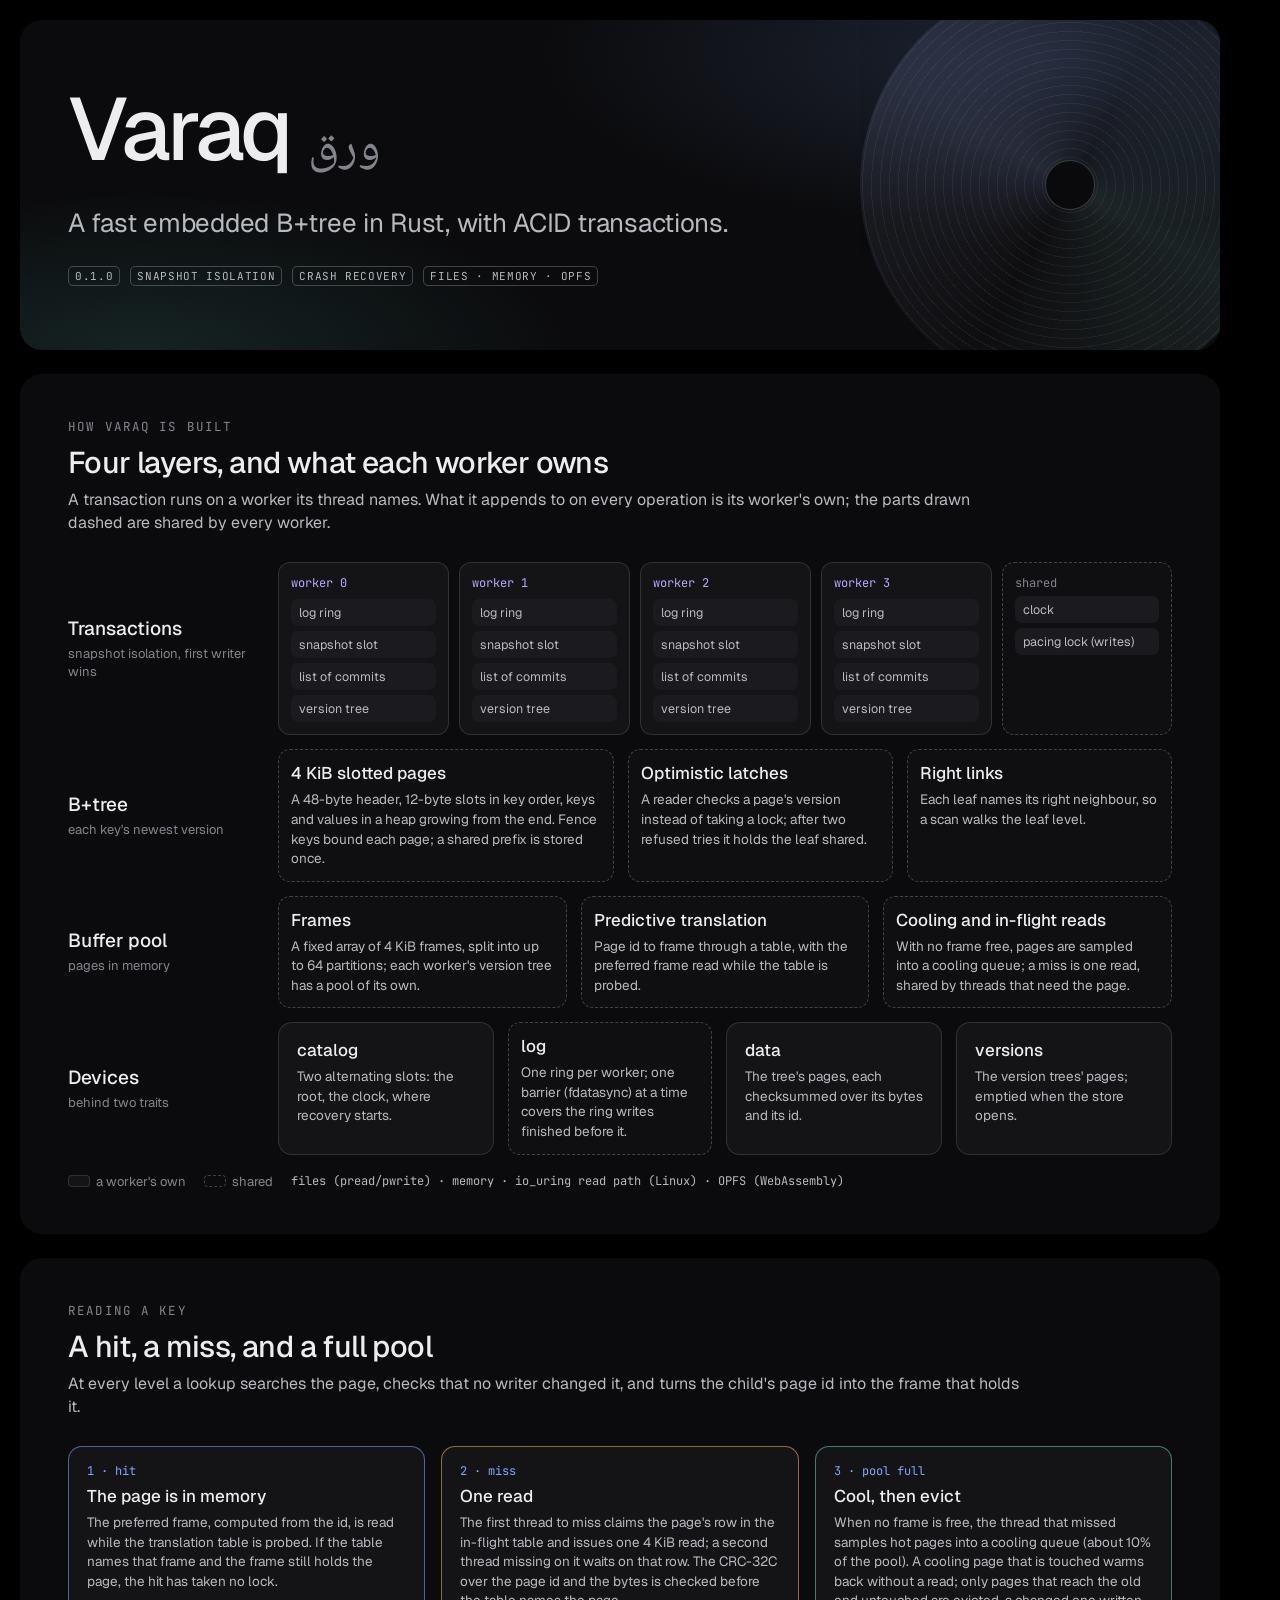
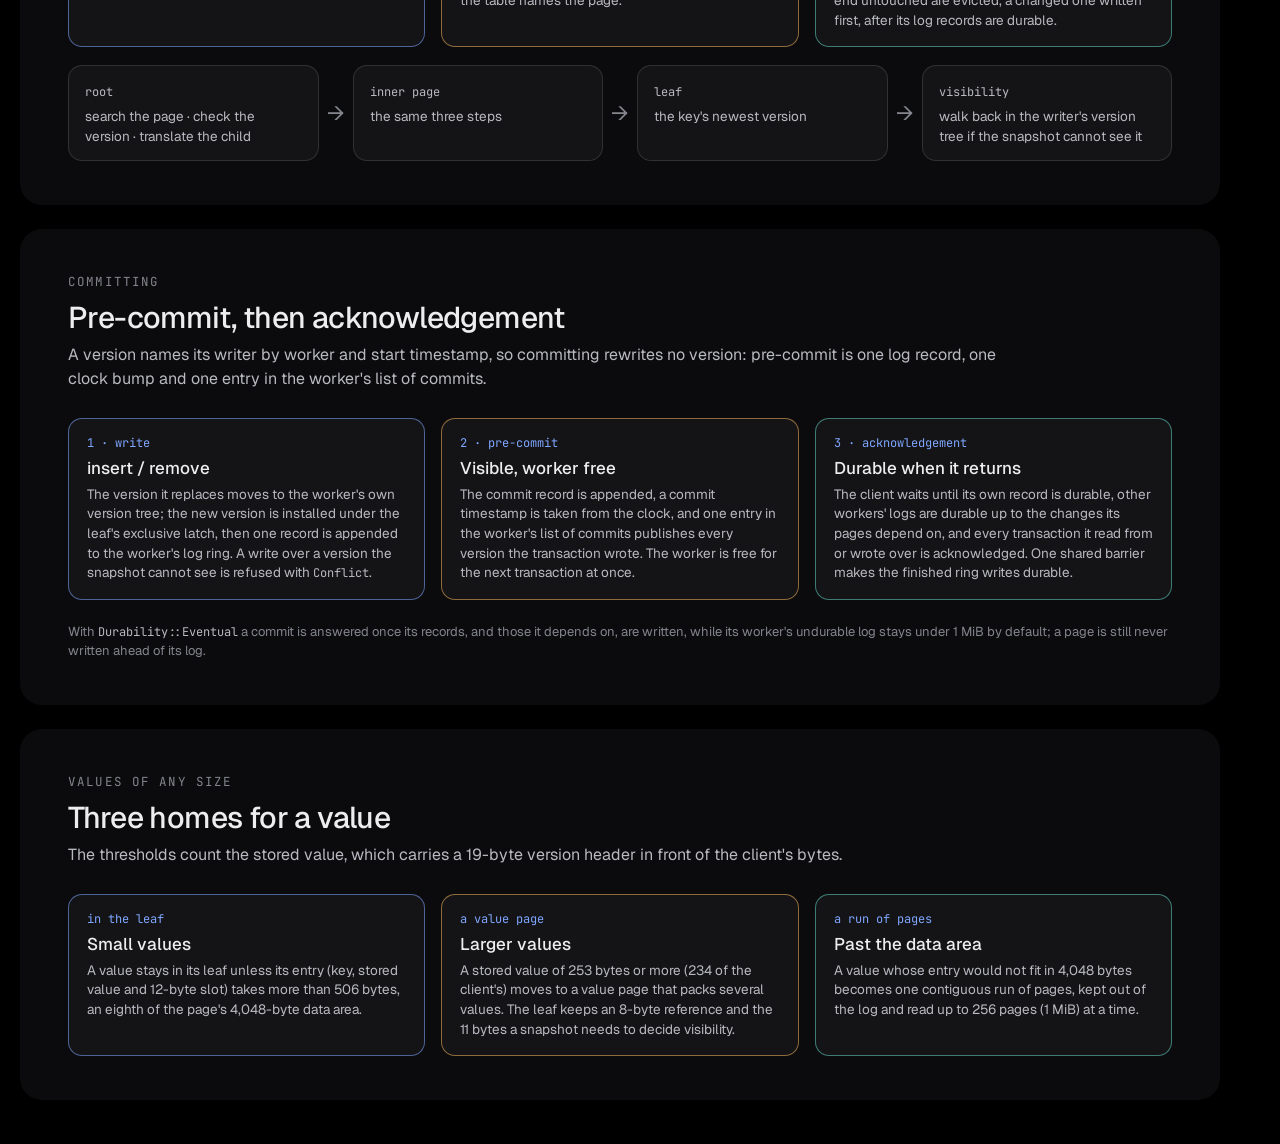
==== docs/figures/figures.html @ 2657a398 "README: what Varaq does, checked against the code, with five figures - Every statement is drawn from" ====
<!doctype html>
<!-- The README's figures. Each <section> is screenshotted to docs/images/<id>.png at 2x
     (docs/figures/render.js). Every statement drawn here is checked against the code in crates/varaq. -->
<html lang="en"><head><meta charset="utf-8">
<link href="https://fonts.googleapis.com/css2?family=Geist:wght@400;500;600&family=JetBrains+Mono:wght@400;500&family=Noto+Naskh+Arabic:wght@500&display=swap" rel="stylesheet">
<style>
:root{--bg:#0B0B0D;--card:#141417;--card2:#1B1B1F;--line:rgba(255,255,255,.12);--line2:rgba(255,255,255,.22);--fg:#EDEDEF;--fg2:#B9BAC0;--mute:#83858D;
  --lav:#B7A8FF;--blue:#7FA7FF;--teal:#5FD3C4;--amber:#F2B45A;--grad:linear-gradient(95deg,#E6DEFF 0%,#B7C2FF 45%,#A4E8E1 100%)}
*{box-sizing:border-box;margin:0;padding:0}
body{background:#000;font-family:Geist,system-ui,sans-serif;color:var(--fg);padding:20px}
section{width:1200px;background:var(--bg);border-radius:22px;padding:44px 48px;margin-bottom:24px;position:relative;overflow:hidden}
.k{font-family:"JetBrains Mono",monospace;font-size:12.5px;letter-spacing:.09em;text-transform:uppercase;color:var(--mute)}
h2{font-weight:500;font-size:30px;letter-spacing:-.02em;margin:8px 0 6px}
.sub{color:var(--fg2);font-size:16px;margin-bottom:28px;max-width:960px;line-height:1.45}
.g{background:var(--grad);-webkit-background-clip:text;background-clip:text;color:transparent}
.box{background:var(--card);border:1px solid var(--line);border-radius:14px;padding:16px 18px}
.box h3{font-weight:500;font-size:17px;margin-bottom:6px}
.box p{color:var(--fg2);font-size:13.5px;line-height:1.45}
.m{font-family:"JetBrains Mono",monospace;font-size:12px;color:var(--fg2)}
.tag{display:inline-block;font-family:"JetBrains Mono",monospace;font-size:11px;letter-spacing:.06em;text-transform:uppercase;border:1px solid var(--line2);border-radius:5px;padding:2px 6px;color:var(--fg2)}
.tag.sh{border-style:dashed}
.row{display:flex;gap:14px}
.arrow{color:var(--mute);font-size:22px;display:flex;align-items:center;justify-content:center}
.note{color:var(--mute);font-size:13px;margin-top:22px;line-height:1.5}

/* banner */
#banner{height:330px;display:flex;flex-direction:column;justify-content:center;background:radial-gradient(70% 90% at 85% 10%,rgba(127,167,255,.16),transparent 60%),radial-gradient(60% 80% at 10% 100%,rgba(95,211,196,.12),transparent 60%),var(--bg)}
#banner .name{display:flex;align-items:baseline;gap:18px}
#banner .name b{font-weight:500;font-size:88px;letter-spacing:-.045em;line-height:1}
#banner .name i{font-style:normal;font-family:"Noto Naskh Arabic",serif;font-size:48px;color:var(--mute)}
#banner .t{font-size:26px;color:var(--fg2);margin-top:16px;letter-spacing:-.01em}
#banner .meta{margin-top:26px;display:flex;gap:10px}
#banner .disc{position:absolute;right:-60px;top:50%;transform:translateY(-50%);width:420px;height:420px;border-radius:50%;
  background:repeating-radial-gradient(circle at 50% 50%,rgba(255,255,255,.06) 0 1px,transparent 1px 9px),conic-gradient(from 210deg,rgba(255,255,255,.02),rgba(183,194,255,.14),rgba(255,255,255,.02),rgba(164,232,225,.12),rgba(255,255,255,.02));opacity:.9}
#banner .disc::after{content:"";position:absolute;inset:44%;border-radius:50%;background:var(--bg);border:1px solid var(--line2)}

/* layers */
.layer{display:grid;grid-template-columns:190px 1fr;gap:20px;align-items:stretch;margin-bottom:14px}
.layer .lname{display:flex;flex-direction:column;justify-content:center}
.layer .lname b{font-weight:500;font-size:19px}
.layer .lname span{color:var(--mute);font-size:13px;margin-top:4px;line-height:1.4}
.workers{display:grid;grid-template-columns:repeat(4,1fr) 170px;gap:10px}
.wk{background:var(--card);border:1px solid var(--line);border-radius:12px;padding:12px}
.wk .wn{font-family:"JetBrains Mono",monospace;font-size:12px;color:var(--lav);margin-bottom:8px}
.wk .p{font-size:12.5px;color:var(--fg2);padding:5px 8px;border-radius:7px;background:var(--card2);margin-top:5px}
.shared{border:1px dashed var(--line2);border-radius:12px;padding:12px;background:rgba(255,255,255,.02)}
.shared .p{font-size:12.5px;color:var(--fg2);padding:5px 8px;border-radius:7px;background:var(--card2);margin-top:5px}
.legend{display:flex;gap:18px;margin-top:6px;color:var(--mute);font-size:13px}
.legend i{display:inline-block;width:22px;height:12px;border-radius:4px;vertical-align:-1px;margin-right:6px}

/* read path */
.steps{display:grid;grid-template-columns:repeat(3,1fr);gap:16px}
.step .n{font-family:"JetBrains Mono",monospace;font-size:12px;color:var(--blue);margin-bottom:6px}
.lane{display:grid;grid-template-columns:1fr 34px 1fr 34px 1fr 34px 1fr;align-items:stretch;margin-top:18px}
.lane .box{padding:14px 16px}
.hot{border-color:rgba(127,167,255,.55)}
.warm{border-color:rgba(242,180,90,.55)}
.ok{border-color:rgba(95,211,196,.55)}
</style></head><body>

<section id="banner">
  <div class="disc"></div>
  <div class="name"><b>Varaq</b><i lang="ar">ورق</i></div>
  <div class="t">A fast embedded B+tree in Rust, with ACID transactions.</div>
  <div class="meta"><span class="tag">0.1.0</span><span class="tag">snapshot isolation</span><span class="tag">crash recovery</span><span class="tag">files · memory · OPFS</span></div>
</section>

<section id="layers">
  <div class="k">How Varaq is built</div>
  <h2>Four layers, and what each worker owns</h2>
  <p class="sub">A transaction runs on a worker its thread names. What it appends to on every operation is its worker's own; the parts drawn dashed are shared by every worker.</p>

  <div class="layer">
    <div class="lname"><b>Transactions</b><span>snapshot isolation, first writer wins</span></div>
    <div class="workers">
      <div class="wk"><div class="wn">worker 0</div><div class="p">log ring</div><div class="p">snapshot slot</div><div class="p">list of commits</div><div class="p">version tree</div></div>
      <div class="wk"><div class="wn">worker 1</div><div class="p">log ring</div><div class="p">snapshot slot</div><div class="p">list of commits</div><div class="p">version tree</div></div>
      <div class="wk"><div class="wn">worker 2</div><div class="p">log ring</div><div class="p">snapshot slot</div><div class="p">list of commits</div><div class="p">version tree</div></div>
      <div class="wk"><div class="wn">worker 3</div><div class="p">log ring</div><div class="p">snapshot slot</div><div class="p">list of commits</div><div class="p">version tree</div></div>
      <div class="shared"><div class="wn m" style="color:var(--mute)">shared</div><div class="p">clock</div><div class="p">pacing lock (writes)</div></div>
    </div>
  </div>

  <div class="layer">
    <div class="lname"><b>B+tree</b><span>each key's newest version</span></div>
    <div class="row">
      <div class="box shared" style="flex:1.3"><h3>4 KiB slotted pages</h3><p>A 48-byte header, 12-byte slots in key order, keys and values in a heap growing from the end. Fence keys bound each page; a shared prefix is stored once.</p></div>
      <div class="box shared" style="flex:1"><h3>Optimistic latches</h3><p>A reader checks a page's version instead of taking a lock; after two refused tries it holds the leaf shared.</p></div>
      <div class="box shared" style="flex:1"><h3>Right links</h3><p>Each leaf names its right neighbour, so a scan walks the leaf level.</p></div>
    </div>
  </div>

  <div class="layer">
    <div class="lname"><b>Buffer pool</b><span>pages in memory</span></div>
    <div class="row">
      <div class="box shared" style="flex:1"><h3>Frames</h3><p>A fixed array of 4 KiB frames, split into up to 64 partitions; each worker's version tree has a pool of its own.</p></div>
      <div class="box shared" style="flex:1"><h3>Predictive translation</h3><p>Page id to frame through a table, with the preferred frame read while the table is probed.</p></div>
      <div class="box shared" style="flex:1"><h3>Cooling and in-flight reads</h3><p>With no frame free, pages are sampled into a cooling queue; a miss is one read, shared by threads that need the page.</p></div>
    </div>
  </div>

  <div class="layer" style="margin-bottom:0">
    <div class="lname"><b>Devices</b><span>behind two traits</span></div>
    <div class="row">
      <div class="box" style="flex:1"><h3>catalog</h3><p>Two alternating slots: the root, the clock, where recovery starts.</p></div>
      <div class="box shared" style="flex:1"><h3>log</h3><p>One ring per worker; one barrier (fdatasync) at a time covers the ring writes finished before it.</p></div>
      <div class="box" style="flex:1"><h3>data</h3><p>The tree's pages, each checksummed over its bytes and its id.</p></div>
      <div class="box" style="flex:1"><h3>versions</h3><p>The version trees' pages; emptied when the store opens.</p></div>
    </div>
  </div>
  <div class="legend" style="margin-top:18px"><span><i style="background:var(--card);border:1px solid var(--line)"></i>a worker's own</span><span><i style="border:1px dashed var(--line2)"></i>shared</span><span class="m">files (pread/pwrite) · memory · io_uring read path (Linux) · OPFS (WebAssembly)</span></div>
</section>

<section id="read">
  <div class="k">Reading a key</div>
  <h2>A hit, a miss, and a full pool</h2>
  <p class="sub">At every level a lookup searches the page, checks that no writer changed it, and turns the child's page id into the frame that holds it.</p>
  <div class="steps">
    <div class="box hot step"><div class="n">1 · hit</div><h3>The page is in memory</h3><p>The preferred frame, computed from the id, is read while the translation table is probed. If the table names that frame and the frame still holds the page, the hit has taken no lock.</p></div>
    <div class="box warm step"><div class="n">2 · miss</div><h3>One read</h3><p>The first thread to miss claims the page's row in the in-flight table and issues one 4 KiB read; a second thread missing on it waits on that row. The CRC-32C over the page id and the bytes is checked before the table names the page.</p></div>
    <div class="box ok step"><div class="n">3 · pool full</div><h3>Cool, then evict</h3><p>When no frame is free, the thread that missed samples hot pages into a cooling queue (about 10% of the pool). A cooling page that is touched warms back without a read; only pages that reach the old end untouched are evicted, a changed one written first, after its log records are durable.</p></div>
  </div>
  <div class="lane">
    <div class="box"><span class="m">root</span><p style="margin-top:6px">search the page · check the version · translate the child</p></div><div class="arrow">→</div>
    <div class="box"><span class="m">inner page</span><p style="margin-top:6px">the same three steps</p></div><div class="arrow">→</div>
    <div class="box"><span class="m">leaf</span><p style="margin-top:6px">the key's newest version</p></div><div class="arrow">→</div>
    <div class="box"><span class="m">visibility</span><p style="margin-top:6px">walk back in the writer's version tree if the snapshot cannot see it</p></div>
  </div>
</section>

<section id="commit">
  <div class="k">Committing</div>
  <h2>Pre-commit, then acknowledgement</h2>
  <p class="sub">A version names its writer by worker and start timestamp, so committing rewrites no version: pre-commit is one log record, one clock bump and one entry in the worker's list of commits.</p>
  <div class="steps">
    <div class="box hot step"><div class="n">1 · write</div><h3>insert / remove</h3><p>The version it replaces moves to the worker's own version tree; the new version is installed under the leaf's exclusive latch, then one record is appended to the worker's log ring. A write over a version the snapshot cannot see is refused with <span class="m">Conflict</span>.</p></div>
    <div class="box warm step"><div class="n">2 · pre-commit</div><h3>Visible, worker free</h3><p>The commit record is appended, a commit timestamp is taken from the clock, and one entry in the worker's list of commits publishes every version the transaction wrote. The worker is free for the next transaction at once.</p></div>
    <div class="box ok step"><div class="n">3 · acknowledgement</div><h3>Durable when it returns</h3><p>The client waits until its own record is durable, other workers' logs are durable up to the changes its pages depend on, and every transaction it read from or wrote over is acknowledged. One shared barrier makes the finished ring writes durable.</p></div>
  </div>
  <p class="note">With <span class="m">Durability::Eventual</span> a commit is answered once its records, and those it depends on, are written, while its worker's undurable log stays under 1 MiB by default; a page is still never written ahead of its log.</p>
</section>

<section id="values">
  <div class="k">Values of any size</div>
  <h2>Three homes for a value</h2>
  <p class="sub">The thresholds count the stored value, which carries a 19-byte version header in front of the client's bytes.</p>
  <div class="steps">
    <div class="box hot step"><div class="n">in the leaf</div><h3>Small values</h3><p>A value stays in its leaf unless its entry (key, stored value and 12-byte slot) takes more than 506 bytes, an eighth of the page's 4,048-byte data area.</p></div>
    <div class="box warm step"><div class="n">a value page</div><h3>Larger values</h3><p>A stored value of 253 bytes or more (234 of the client's) moves to a value page that packs several values. The leaf keeps an 8-byte reference and the 11 bytes a snapshot needs to decide visibility.</p></div>
    <div class="box ok step"><div class="n">a run of pages</div><h3>Past the data area</h3><p>A value whose entry would not fit in 4,048 bytes becomes one contiguous run of pages, kept out of the log and read up to 256 pages (1 MiB) at a time.</p></div>
  </div>
</section>

</body></html>
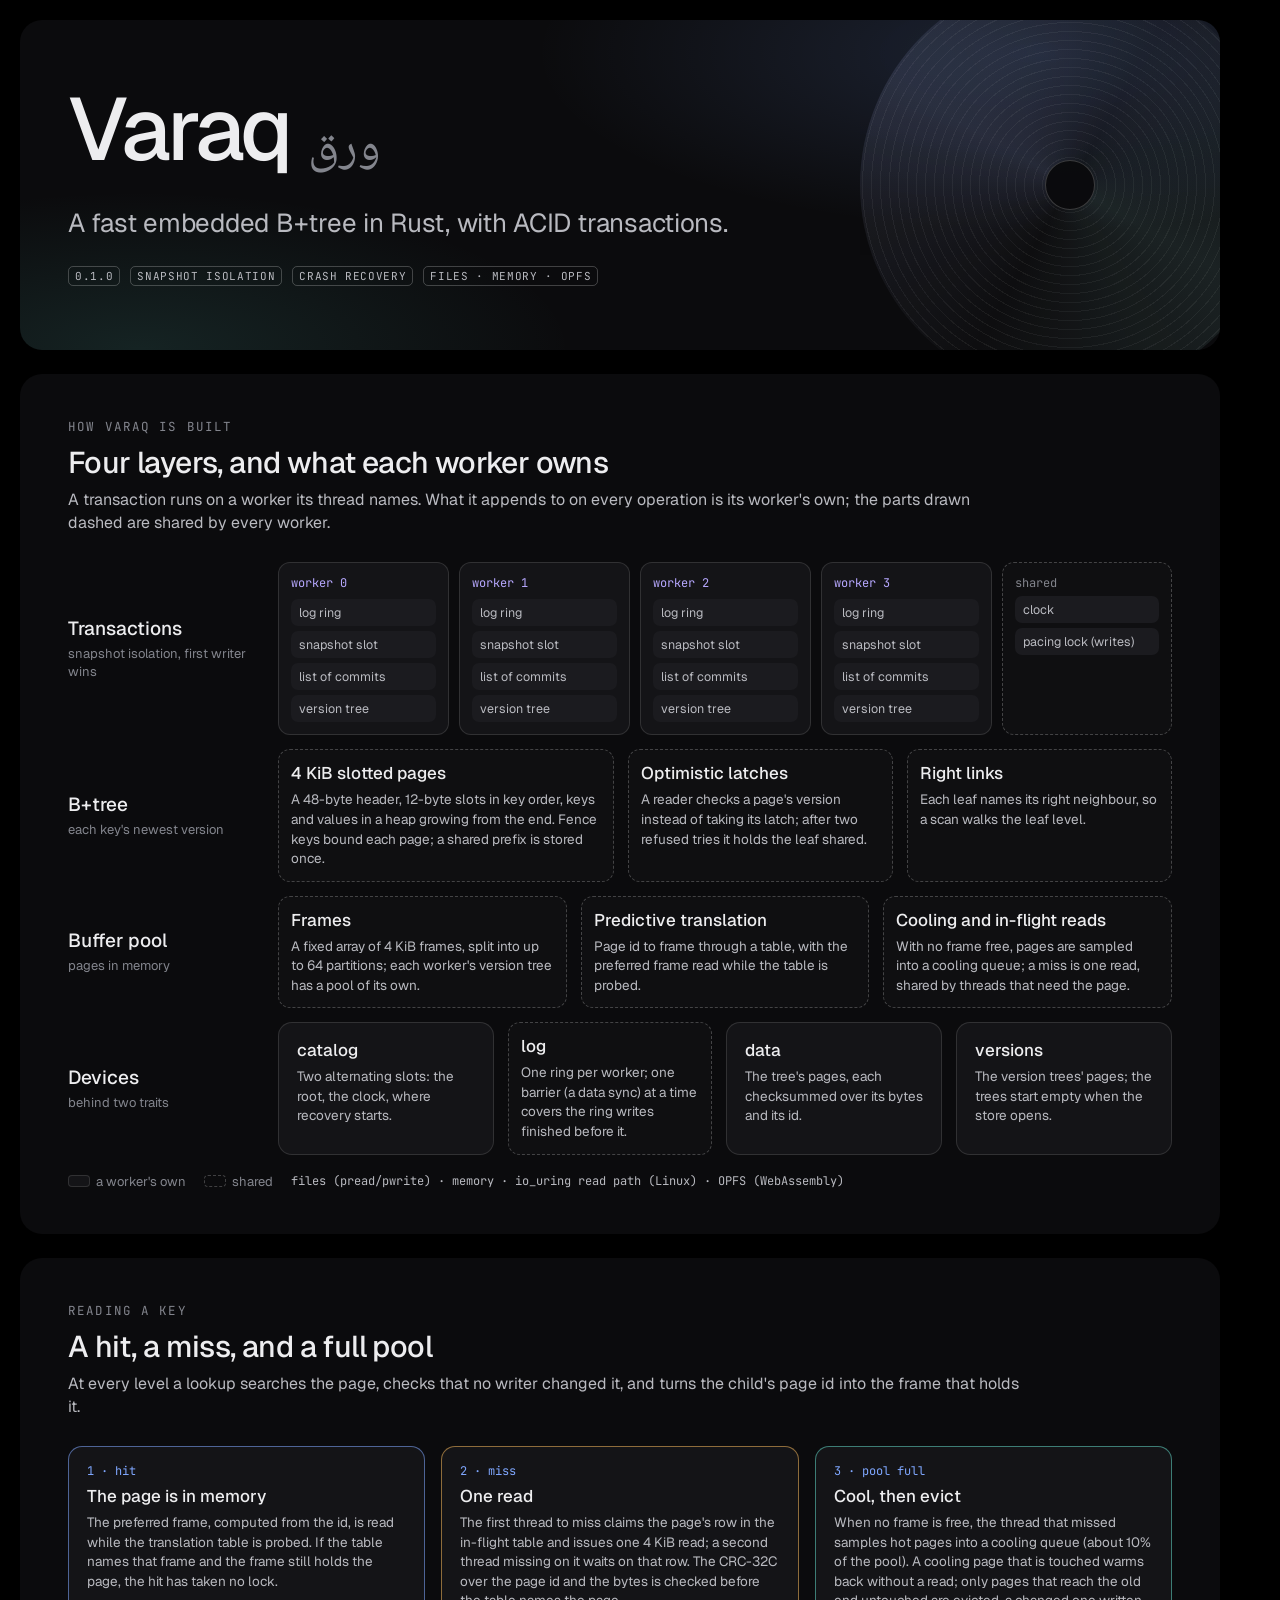
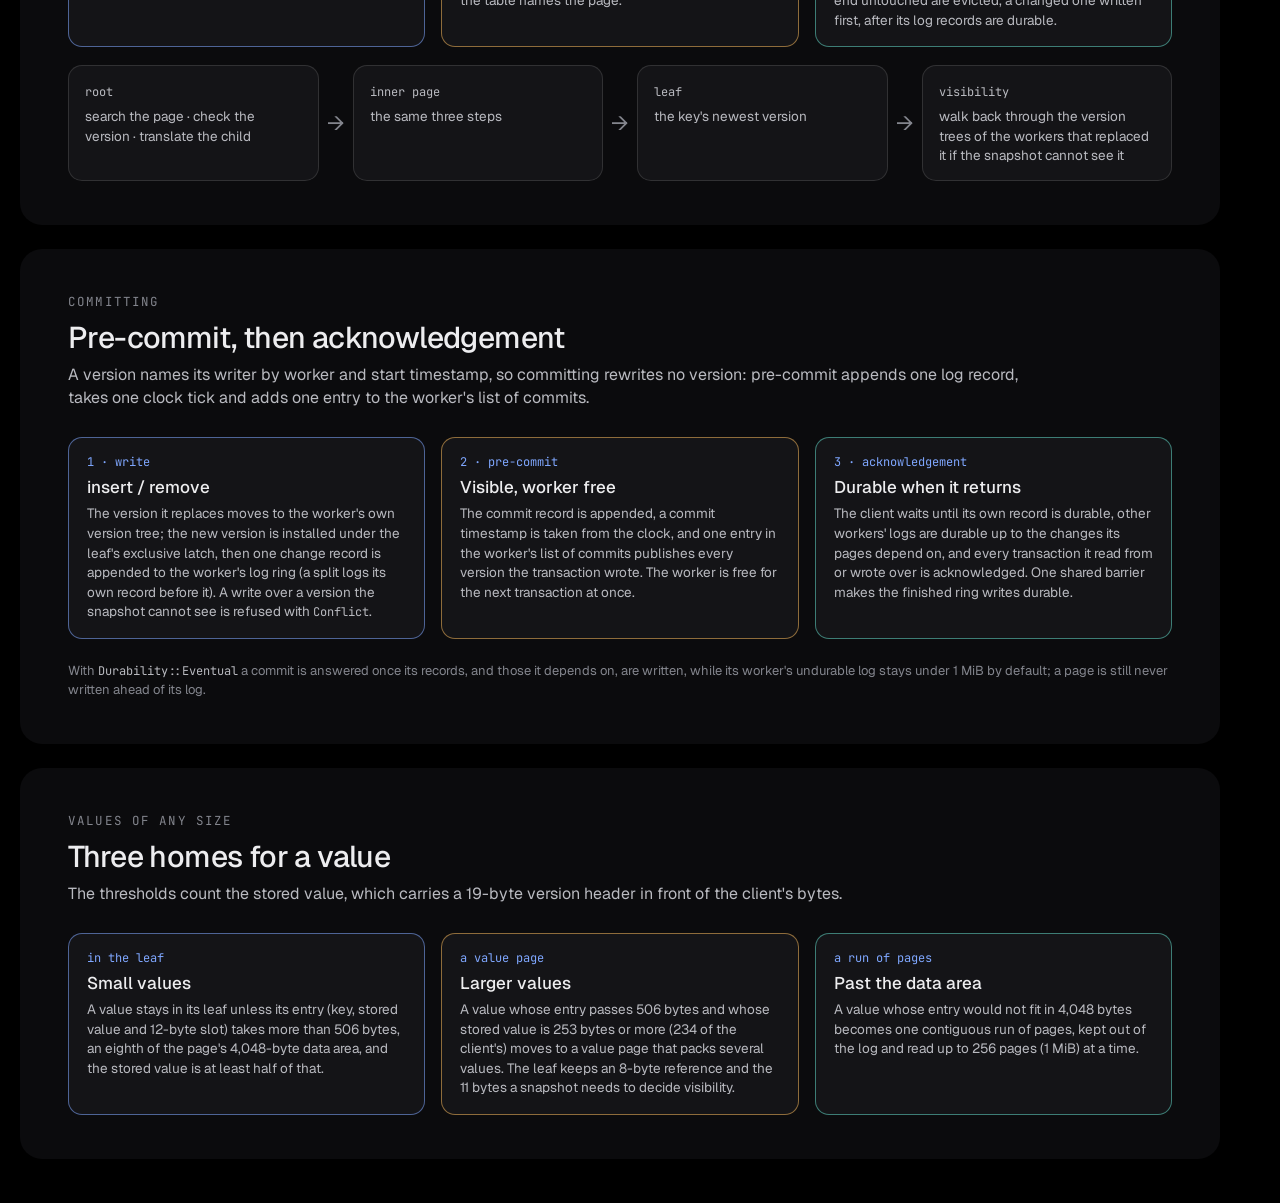
==== commit 9b47502b: "README: the independent check's fixes - Over ordinary files nothing stops a second engine from openi" ====
--- a/docs/figures/figures.html
+++ b/docs/figures/figures.html
@@ -85,7 +85,7 @@
     <div class="lname"><b>B+tree</b><span>each key's newest version</span></div>
     <div class="row">
       <div class="box shared" style="flex:1.3"><h3>4 KiB slotted pages</h3><p>A 48-byte header, 12-byte slots in key order, keys and values in a heap growing from the end. Fence keys bound each page; a shared prefix is stored once.</p></div>
-      <div class="box shared" style="flex:1"><h3>Optimistic latches</h3><p>A reader checks a page's version instead of taking a lock; after two refused tries it holds the leaf shared.</p></div>
+      <div class="box shared" style="flex:1"><h3>Optimistic latches</h3><p>A reader checks a page's version instead of taking its latch; after two refused tries it holds the leaf shared.</p></div>
       <div class="box shared" style="flex:1"><h3>Right links</h3><p>Each leaf names its right neighbour, so a scan walks the leaf level.</p></div>
     </div>
   </div>
@@ -103,9 +103,9 @@
     <div class="lname"><b>Devices</b><span>behind two traits</span></div>
     <div class="row">
       <div class="box" style="flex:1"><h3>catalog</h3><p>Two alternating slots: the root, the clock, where recovery starts.</p></div>
-      <div class="box shared" style="flex:1"><h3>log</h3><p>One ring per worker; one barrier (fdatasync) at a time covers the ring writes finished before it.</p></div>
+      <div class="box shared" style="flex:1"><h3>log</h3><p>One ring per worker; one barrier (a data sync) at a time covers the ring writes finished before it.</p></div>
       <div class="box" style="flex:1"><h3>data</h3><p>The tree's pages, each checksummed over its bytes and its id.</p></div>
-      <div class="box" style="flex:1"><h3>versions</h3><p>The version trees' pages; emptied when the store opens.</p></div>
+      <div class="box" style="flex:1"><h3>versions</h3><p>The version trees' pages; the trees start empty when the store opens.</p></div>
     </div>
   </div>
   <div class="legend" style="margin-top:18px"><span><i style="background:var(--card);border:1px solid var(--line)"></i>a worker's own</span><span><i style="border:1px dashed var(--line2)"></i>shared</span><span class="m">files (pread/pwrite) · memory · io_uring read path (Linux) · OPFS (WebAssembly)</span></div>
@@ -124,16 +124,16 @@
     <div class="box"><span class="m">root</span><p style="margin-top:6px">search the page · check the version · translate the child</p></div><div class="arrow">→</div>
     <div class="box"><span class="m">inner page</span><p style="margin-top:6px">the same three steps</p></div><div class="arrow">→</div>
     <div class="box"><span class="m">leaf</span><p style="margin-top:6px">the key's newest version</p></div><div class="arrow">→</div>
-    <div class="box"><span class="m">visibility</span><p style="margin-top:6px">walk back in the writer's version tree if the snapshot cannot see it</p></div>
+    <div class="box"><span class="m">visibility</span><p style="margin-top:6px">walk back through the version trees of the workers that replaced it if the snapshot cannot see it</p></div>
   </div>
 </section>
 
 <section id="commit">
   <div class="k">Committing</div>
   <h2>Pre-commit, then acknowledgement</h2>
-  <p class="sub">A version names its writer by worker and start timestamp, so committing rewrites no version: pre-commit is one log record, one clock bump and one entry in the worker's list of commits.</p>
+  <p class="sub">A version names its writer by worker and start timestamp, so committing rewrites no version: pre-commit appends one log record, takes one clock tick and adds one entry to the worker's list of commits.</p>
   <div class="steps">
-    <div class="box hot step"><div class="n">1 · write</div><h3>insert / remove</h3><p>The version it replaces moves to the worker's own version tree; the new version is installed under the leaf's exclusive latch, then one record is appended to the worker's log ring. A write over a version the snapshot cannot see is refused with <span class="m">Conflict</span>.</p></div>
+    <div class="box hot step"><div class="n">1 · write</div><h3>insert / remove</h3><p>The version it replaces moves to the worker's own version tree; the new version is installed under the leaf's exclusive latch, then one change record is appended to the worker's log ring (a split logs its own record before it). A write over a version the snapshot cannot see is refused with <span class="m">Conflict</span>.</p></div>
     <div class="box warm step"><div class="n">2 · pre-commit</div><h3>Visible, worker free</h3><p>The commit record is appended, a commit timestamp is taken from the clock, and one entry in the worker's list of commits publishes every version the transaction wrote. The worker is free for the next transaction at once.</p></div>
     <div class="box ok step"><div class="n">3 · acknowledgement</div><h3>Durable when it returns</h3><p>The client waits until its own record is durable, other workers' logs are durable up to the changes its pages depend on, and every transaction it read from or wrote over is acknowledged. One shared barrier makes the finished ring writes durable.</p></div>
   </div>
@@ -145,8 +145,8 @@
   <h2>Three homes for a value</h2>
   <p class="sub">The thresholds count the stored value, which carries a 19-byte version header in front of the client's bytes.</p>
   <div class="steps">
-    <div class="box hot step"><div class="n">in the leaf</div><h3>Small values</h3><p>A value stays in its leaf unless its entry (key, stored value and 12-byte slot) takes more than 506 bytes, an eighth of the page's 4,048-byte data area.</p></div>
-    <div class="box warm step"><div class="n">a value page</div><h3>Larger values</h3><p>A stored value of 253 bytes or more (234 of the client's) moves to a value page that packs several values. The leaf keeps an 8-byte reference and the 11 bytes a snapshot needs to decide visibility.</p></div>
+    <div class="box hot step"><div class="n">in the leaf</div><h3>Small values</h3><p>A value stays in its leaf unless its entry (key, stored value and 12-byte slot) takes more than 506 bytes, an eighth of the page's 4,048-byte data area, and the stored value is at least half of that.</p></div>
+    <div class="box warm step"><div class="n">a value page</div><h3>Larger values</h3><p>A value whose entry passes 506 bytes and whose stored value is 253 bytes or more (234 of the client's) moves to a value page that packs several values. The leaf keeps an 8-byte reference and the 11 bytes a snapshot needs to decide visibility.</p></div>
     <div class="box ok step"><div class="n">a run of pages</div><h3>Past the data area</h3><p>A value whose entry would not fit in 4,048 bytes becomes one contiguous run of pages, kept out of the log and read up to 256 pages (1 MiB) at a time.</p></div>
   </div>
 </section>
